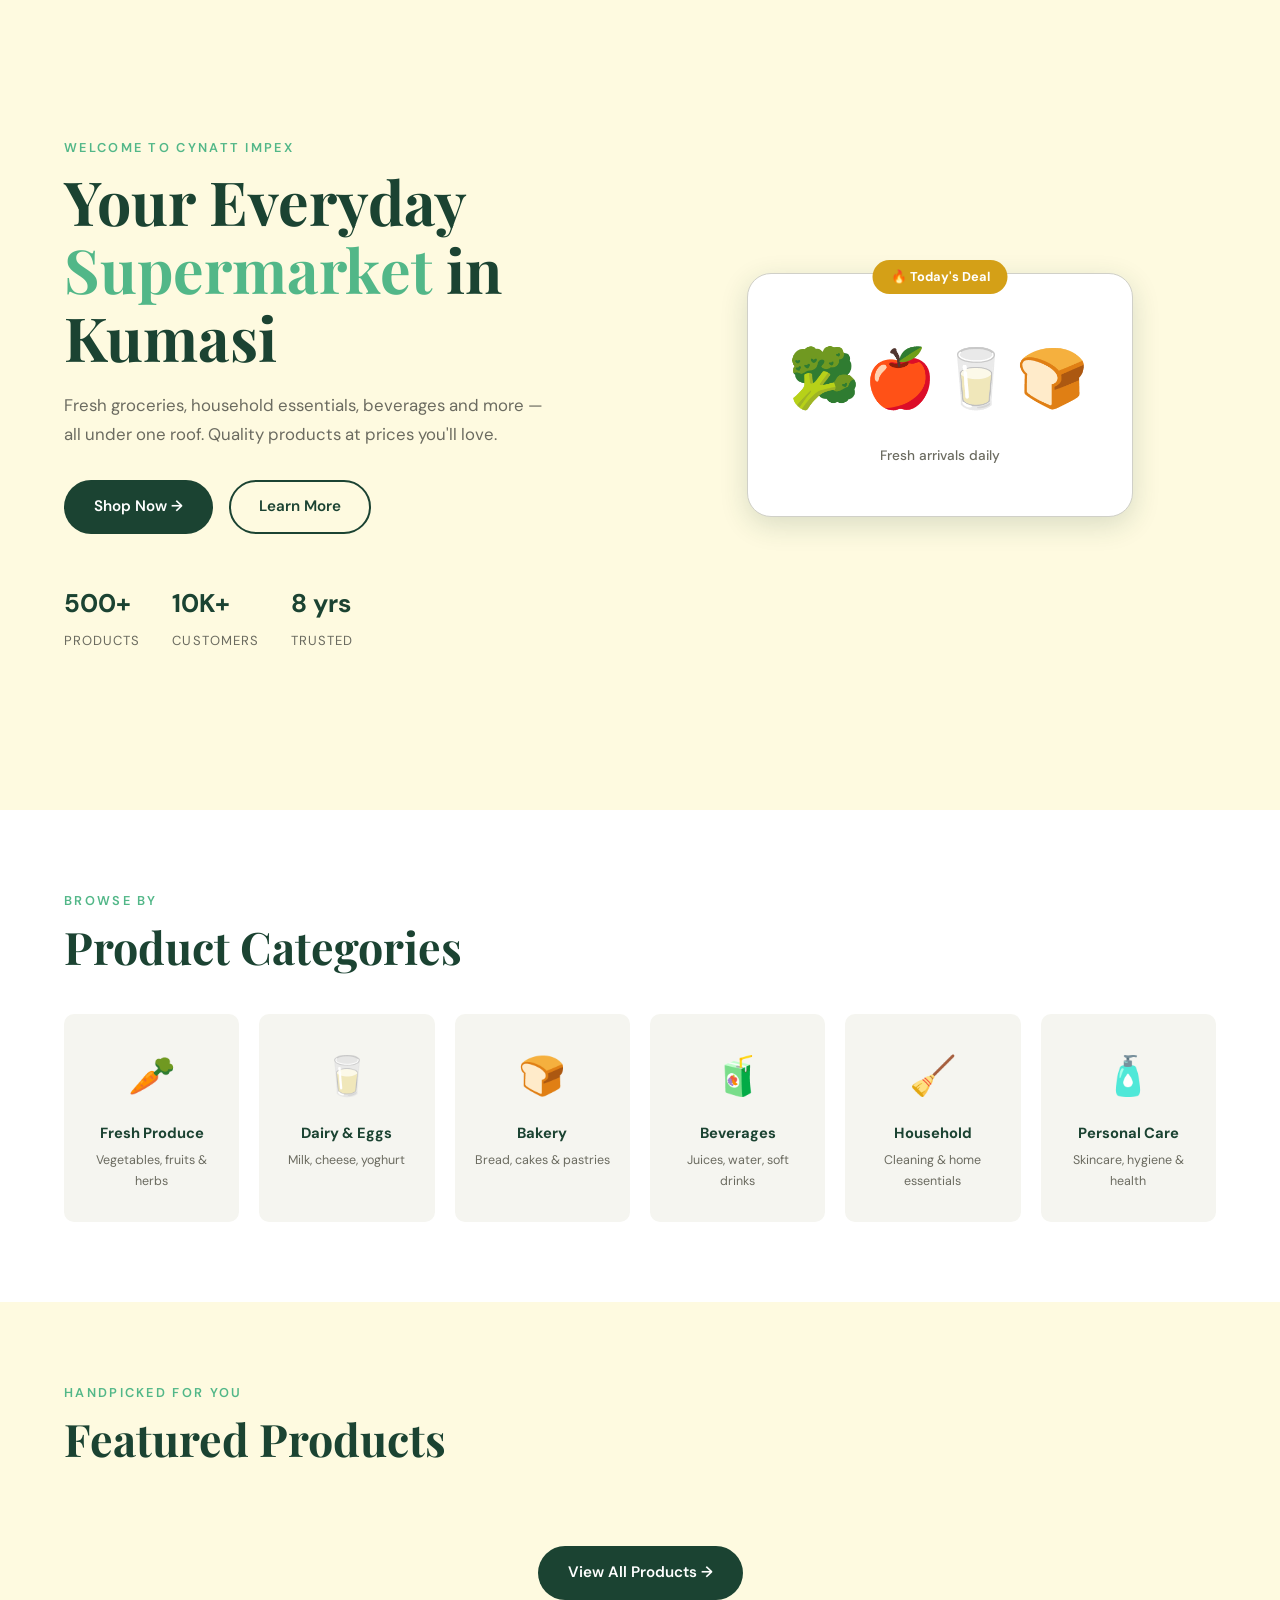
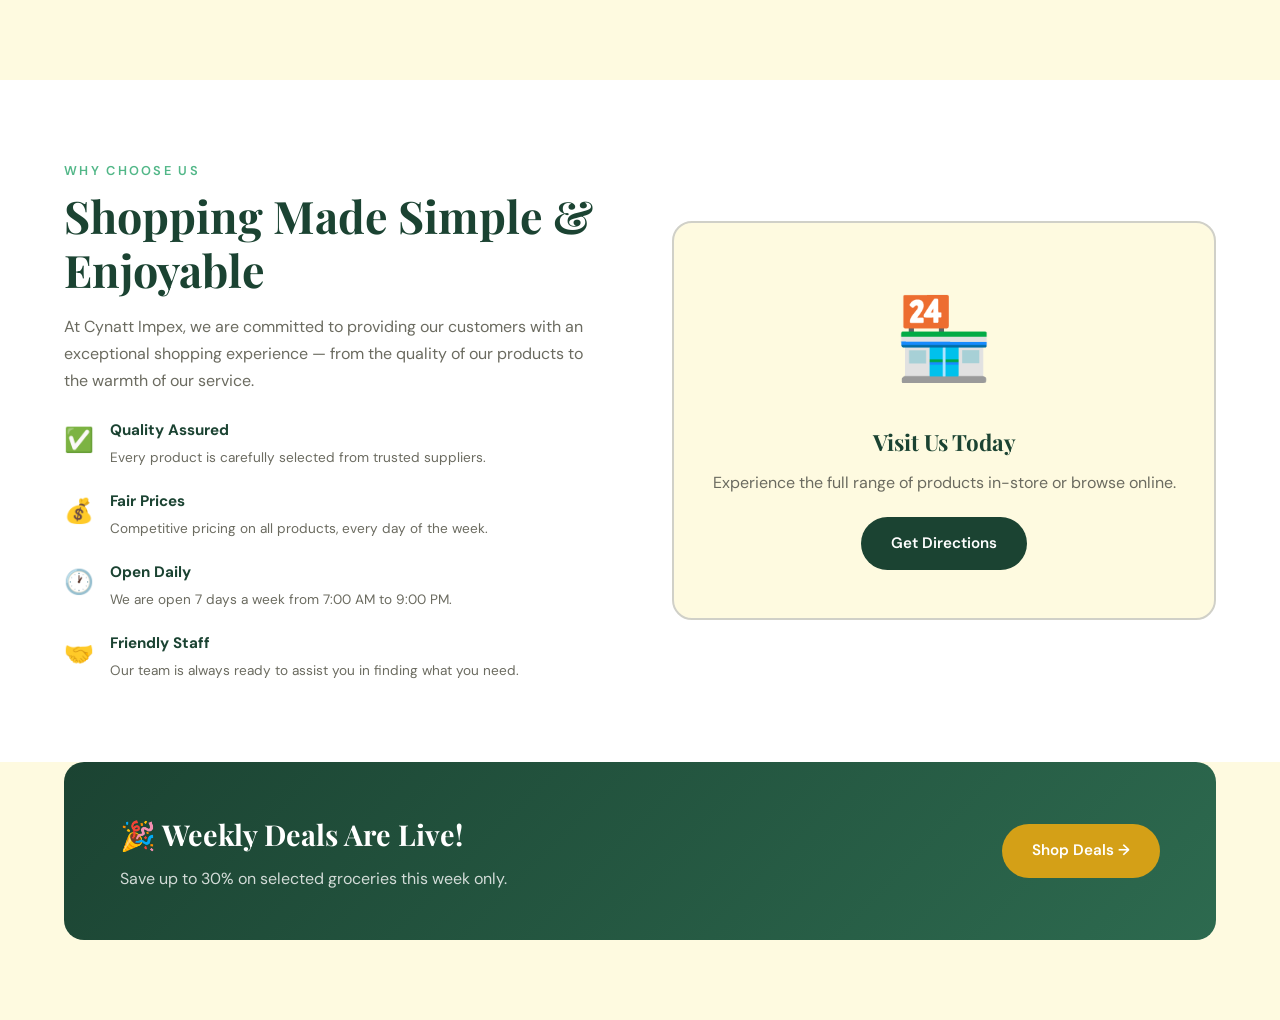
==== index.html @ f6df4a0f "Rename index (1).html to index.html" ====
<!DOCTYPE html>
<html lang="en">
<head>
  <meta charset="UTF-8"/>
  <meta name="viewport" content="width=device-width, initial-scale=1.0"/>
  <title>Cynatt Impex Supermarket — Home</title>
      <link rel="stylesheet" href="style.css"/>
</head>
<body>

<!-- HERO -->
<section class="hero">
  <div class="hero-content">
    <p class="section-label">Welcome to Cynatt Impex</p>
    <h1>Your Everyday <span class="hero-accent">Supermarket</span> in Kumasi</h1>
    <p class="hero-sub">Fresh groceries, household essentials, beverages and more — all under one roof. Quality products at prices you'll love.</p>
    <div class="hero-btns">
      <a href="products.html" class="btn btn-primary">Shop Now &rarr;</a>
      <a href="about.html" class="btn btn-outline">Learn More</a>
    </div>
    <div class="hero-stats">
      <div class="stat"><strong>500+</strong><span>Products</span></div>
      <div class="stat"><strong>10K+</strong><span>Customers</span></div>
      <div class="stat"><strong>8 yrs</strong><span>Trusted</span></div>
    </div>
  </div>
  <div class="hero-visual">
    <div class="hero-card">
      <div class="product-badge">🔥 Today's Deal</div>
      <div class="hero-emoji">🥦🍎🥛🍞</div>
      <p class="hero-card-label">Fresh arrivals daily</p>
    </div>
  </div>
</section>

<!-- CATEGORIES -->
<section class="categories">
  <div class="container">
    <p class="section-label">Browse by</p>
    <h2 class="section-title">Product Categories</h2>
    <div class="cat-grid">
      <a href="products.html?cat=produce" class="cat-card">
        <div class="cat-icon">🥕</div>
        <h3>Fresh Produce</h3>
        <p>Vegetables, fruits & herbs</p>
      </a>
      <a href="products.html?cat=dairy" class="cat-card">
        <div class="cat-icon">🥛</div>
        <h3>Dairy & Eggs</h3>
        <p>Milk, cheese, yoghurt</p>
      </a>
      <a href="products.html?cat=bakery" class="cat-card">
        <div class="cat-icon">🍞</div>
        <h3>Bakery</h3>
        <p>Bread, cakes & pastries</p>
      </a>
      <a href="products.html?cat=beverages" class="cat-card">
        <div class="cat-icon">🧃</div>
        <h3>Beverages</h3>
        <p>Juices, water, soft drinks</p>
      </a>
      <a href="products.html?cat=household" class="cat-card">
        <div class="cat-icon">🧹</div>
        <h3>Household</h3>
        <p>Cleaning & home essentials</p>
      </a>
      <a href="products.html?cat=personal" class="cat-card">
        <div class="cat-icon">🧴</div>
        <h3>Personal Care</h3>
        <p>Skincare, hygiene & health</p>
      </a>
    </div>
  </div>
</section>

<!-- FEATURED PRODUCTS -->
<section class="featured">
  <div class="container">
    <p class="section-label">Handpicked for you</p>
    <h2 class="section-title">Featured Products</h2>
    <div class="prod-grid" id="featured-products"></div>
    <div style="text-align:center;margin-top:40px;">
      <a href="products.html" class="btn btn-primary">View All Products &rarr;</a>
    </div>
  </div>
</section>

<!-- WHY US -->
<section class="why-us">
  <div class="container">
    <div class="why-grid">
      <div class="why-text">
        <p class="section-label">Why choose us</p>
        <h2 class="section-title">Shopping Made Simple &amp; Enjoyable</h2>
        <p style="margin:16px 0;color:var(--gray-600);">At Cynatt Impex, we are committed to providing our customers with an exceptional shopping experience — from the quality of our products to the warmth of our service.</p>
        <div class="why-list">
          <div class="why-item"><span>✅</span><div><strong>Quality Assured</strong><p>Every product is carefully selected from trusted suppliers.</p></div></div>
          <div class="why-item"><span>💰</span><div><strong>Fair Prices</strong><p>Competitive pricing on all products, every day of the week.</p></div></div>
          <div class="why-item"><span>🕐</span><div><strong>Open Daily</strong><p>We are open 7 days a week from 7:00 AM to 9:00 PM.</p></div></div>
          <div class="why-item"><span>🤝</span><div><strong>Friendly Staff</strong><p>Our team is always ready to assist you in finding what you need.</p></div></div>
        </div>
      </div>
      <div class="why-visual">
        <div class="store-card">
          <div style="font-size:5rem;margin-bottom:16px;">🏪</div>
          <h3 style="font-family:'Playfair Display',serif;font-size:1.4rem;color:var(--green-dark);">Visit Us Today</h3>
          <p style="color:var(--gray-600);margin:8px 0 20px;">Experience the full range of products in-store or browse online.</p>
          <a href="contact.html" class="btn btn-primary">Get Directions</a>
        </div>
      </div>
    </div>
  </div>
</section>

<!-- PROMO BANNER -->
<section class="promo-banner">
  <div class="container">
    <div class="promo-inner">
      <div>
        <h2>🎉 Weekly Deals Are Live!</h2>
        <p>Save up to 30% on selected groceries this week only.</p>
      </div>
      <a href="products.html" class="btn btn-gold">Shop Deals &rarr;</a>
    </div>
  </div>
</section>

  <script src="main.js"></script>
</body>
</html>
---- style.css ----
/* ============================================================
   CYNATT IMPEX SUPERMARKET — Main Stylesheet
   ICT233 Web Technologies and Design, 2025/2026
============================================================ */

/* ===== CYNATT IMPEX — GLOBAL STYLES ===== */
@import url('https://fonts.googleapis.com/css2?family=Playfair+Display:wght@600;700&family=DM+Sans:wght@300;400;500;600&display=swap');

:root {
  --green-dark:   #1B4332;
  --green-mid:    #2D6A4F;
  --green-light:  #52B788;
  --gold:         #D4A017;
  --gold-light:   #F0C040;
  --cream:        #FEFAE0;
  --white:        #FFFFFF;
  --gray-100:     #F5F5F0;
  --gray-300:     #D0D0C8;
  --gray-600:     #6B6B60;
  --gray-900:     #1A1A14;
  --shadow-sm:    0 2px 8px rgba(27,67,50,.10);
  --shadow-md:    0 8px 28px rgba(27,67,50,.16);
  --radius:       10px;
  --transition:   .25s ease;
}

*, *::before, *::after { box-sizing: border-box; margin: 0; padding: 0; }

html { scroll-behavior: smooth; }

body {
  font-family: 'DM Sans', sans-serif;
  background: var(--cream);
  color: var(--gray-900);
  line-height: 1.7;
}

a { text-decoration: none; color: inherit; }
img { max-width: 100%; display: block; }

/* ===== UTILITY ===== */
.container { max-width: 1200px; margin: 0 auto; padding: 0 24px; }
.section-label {
  font-size: .8rem; font-weight: 600; letter-spacing: .18em;
  text-transform: uppercase; color: var(--green-light); margin-bottom: 8px;
}
.section-title {
  font-family: 'Playfair Display', serif;
  font-size: clamp(1.8rem, 4vw, 2.8rem);
  color: var(--green-dark); line-height: 1.2;
}
.btn {
  display: inline-flex; align-items: center; gap: 8px;
  padding: 12px 28px; border-radius: 50px; font-weight: 600;
  font-size: .95rem; cursor: pointer; transition: var(--transition);
  border: 2px solid transparent;
}
.btn-primary {
  background: var(--green-dark); color: var(--white);
}
.btn-primary:hover { background: var(--green-mid); transform: translateY(-2px); box-shadow: var(--shadow-md); }
.btn-outline {
  background: transparent; color: var(--green-dark);
  border-color: var(--green-dark);
}
.btn-outline:hover { background: var(--green-dark); color: var(--white); }
.btn-gold { background: var(--gold); color: var(--white); }
.btn-gold:hover { background: var(--gold-light); color: var(--gray-900); transform: translateY(-2px); }

/* ===== NAVBAR ===== */
nav {
  position: sticky; top: 0; z-index: 1000;
  background: var(--white);
  box-shadow: 0 2px 16px rgba(27,67,50,.10);
}
.nav-inner {
  display: flex; align-items: center; justify-content: space-between;
  padding: 16px 24px; max-width: 1200px; margin: 0 auto;
}
.nav-logo {
  display: flex; align-items: center; gap: 12px;
}
.nav-logo .logo-icon {
  width: 44px; height: 44px; background: var(--green-dark);
  border-radius: 10px; display: flex; align-items: center; justify-content: center;
  font-size: 1.4rem;
}
.nav-logo .logo-text strong {
  display: block; font-family: 'Playfair Display', serif;
  font-size: 1.1rem; color: var(--green-dark); line-height: 1.1;
}
.nav-logo .logo-text span {
  font-size: .7rem; text-transform: uppercase; letter-spacing: .12em;
  color: var(--gray-600); font-weight: 500;
}
.nav-links {
  display: flex; align-items: center; gap: 4px; list-style: none;
}
.nav-links a {
  padding: 8px 14px; border-radius: 8px; font-size: .92rem; font-weight: 500;
  color: var(--gray-600); transition: var(--transition);
}
.nav-links a:hover, .nav-links a.active {
  color: var(--green-dark); background: var(--gray-100);
}
.nav-actions { display: flex; align-items: center; gap: 12px; }
.cart-btn {
  position: relative; background: var(--green-dark); color: var(--white);
  border: none; border-radius: 8px; padding: 10px 16px;
  cursor: pointer; font-size: 1.1rem; transition: var(--transition);
}
.cart-btn:hover { background: var(--green-mid); }
.cart-count {
  position: absolute; top: -6px; right: -6px;
  background: var(--gold); color: var(--white);
  font-size: .65rem; font-weight: 700; border-radius: 50%;
  width: 18px; height: 18px; display: flex; align-items: center; justify-content: center;
}
.hamburger {
  display: none; background: none; border: none; cursor: pointer;
  flex-direction: column; gap: 5px; padding: 4px;
}
.hamburger span {
  display: block; width: 24px; height: 2px;
  background: var(--green-dark); border-radius: 2px; transition: var(--transition);
}

/* ===== FOOTER ===== */
footer {
  background: var(--green-dark); color: rgba(255,255,255,.85);
  padding: 64px 0 0;
}
.footer-grid {
  display: grid; grid-template-columns: 2fr 1fr 1fr 1fr;
  gap: 40px; padding-bottom: 48px;
}
.footer-brand p { font-size: .9rem; line-height: 1.8; margin-top: 12px; max-width: 300px; }
.footer-col h4 {
  font-family: 'Playfair Display', serif; font-size: 1rem;
  color: var(--white); margin-bottom: 16px;
}
.footer-col ul { list-style: none; }
.footer-col ul li { margin-bottom: 10px; }
.footer-col ul li a { font-size: .88rem; opacity: .8; transition: var(--transition); }
.footer-col ul li a:hover { opacity: 1; color: var(--gold-light); }
.footer-bottom {
  border-top: 1px solid rgba(255,255,255,.12);
  padding: 20px 0; text-align: center; font-size: .82rem; opacity: .6;
}

/* ===== TOAST ===== */
#toast {
  position: fixed; bottom: 28px; right: 28px; z-index: 9999;
  background: var(--green-dark); color: var(--white);
  padding: 14px 24px; border-radius: 10px;
  box-shadow: var(--shadow-md); font-size: .9rem; font-weight: 500;
  transform: translateY(80px); opacity: 0; transition: .35s ease;
  pointer-events: none;
}
#toast.show { transform: translateY(0); opacity: 1; }

/* ===== RESPONSIVE ===== */
@media (max-width: 900px) {
  .footer-grid { grid-template-columns: 1fr 1fr; }
}
@media (max-width: 680px) {
  .nav-links, .nav-actions .btn { display: none; }
  .hamburger { display: flex; }
  .mobile-menu {
    display: none; flex-direction: column; gap: 4px;
    background: var(--white); padding: 16px 24px; box-shadow: var(--shadow-md);
  }
  .mobile-menu.open { display: flex; }
  .mobile-menu a {
    padding: 10px 12px; border-radius: 8px; font-weight: 500;
    color: var(--gray-900); transition: var(--transition);
  }
  .mobile-menu a:hover { background: var(--gray-100); }
  .footer-grid { grid-template-columns: 1fr; }
}


/* ── HOME PAGE ──────────────────────────────── */
/* ===== HOME PAGE ===== */

/* HERO */
.hero {
  display: grid; grid-template-columns: 1fr 1fr;
  align-items: center; gap: 48px;
  padding: 80px 24px 100px;
  max-width: 1200px; margin: 0 auto;
  min-height: 90vh;
}
.hero h1 {
  font-family: 'Playfair Display', serif;
  font-size: clamp(2.4rem, 5vw, 3.8rem);
  color: var(--green-dark); line-height: 1.12; margin: 8px 0 20px;
}
.hero-accent { color: var(--green-light); }
.hero-sub { font-size: 1.05rem; color: var(--gray-600); max-width: 480px; margin-bottom: 32px; }
.hero-btns { display: flex; gap: 16px; flex-wrap: wrap; margin-bottom: 48px; }
.hero-stats { display: flex; gap: 32px; }
.stat strong { display: block; font-size: 1.6rem; font-weight: 700; color: var(--green-dark); }
.stat span { font-size: .82rem; color: var(--gray-600); text-transform: uppercase; letter-spacing: .08em; }

.hero-visual { display: flex; justify-content: center; align-items: center; }
.hero-card {
  background: var(--white); border-radius: 24px;
  padding: 48px 40px; text-align: center;
  box-shadow: var(--shadow-md);
  border: 1px solid var(--gray-300);
  position: relative;
  animation: float 4s ease-in-out infinite;
}
@keyframes float { 0%,100%{transform:translateY(0)} 50%{transform:translateY(-14px)} }
.product-badge {
  position: absolute; top: -14px; left: 50%; transform: translateX(-50%);
  background: var(--gold); color: var(--white);
  padding: 6px 18px; border-radius: 20px; font-size: .8rem; font-weight: 700;
  white-space: nowrap;
}
.hero-emoji { font-size: 3.6rem; letter-spacing: 4px; margin: 8px 0 16px; }
.hero-card-label { font-size: .85rem; color: var(--gray-600); font-weight: 500; }

/* CATEGORIES */
.categories { padding: 80px 0; background: var(--white); }
.cat-grid {
  display: grid; grid-template-columns: repeat(6, 1fr);
  gap: 20px; margin-top: 40px;
}
.cat-card {
  background: var(--gray-100); border-radius: var(--radius);
  padding: 28px 16px; text-align: center;
  border: 2px solid transparent; transition: var(--transition);
  cursor: pointer;
}
.cat-card:hover {
  border-color: var(--green-light); background: var(--white);
  transform: translateY(-4px); box-shadow: var(--shadow-md);
}
.cat-icon { font-size: 2.4rem; margin-bottom: 12px; }
.cat-card h3 { font-size: .92rem; font-weight: 700; color: var(--green-dark); margin-bottom: 4px; }
.cat-card p { font-size: .78rem; color: var(--gray-600); }

/* FEATURED */
.featured { padding: 80px 0; }
.prod-grid {
  display: grid; grid-template-columns: repeat(4, 1fr);
  gap: 24px; margin-top: 40px;
}
.prod-card {
  background: var(--white); border-radius: var(--radius);
  padding: 24px; border: 1px solid var(--gray-300);
  transition: var(--transition); position: relative; overflow: hidden;
}
.prod-card:hover { box-shadow: var(--shadow-md); transform: translateY(-4px); }
.prod-emoji { font-size: 3rem; margin-bottom: 12px; }
.prod-tag {
  position: absolute; top: 14px; right: 14px;
  background: var(--gold); color: var(--white);
  font-size: .68rem; font-weight: 700; padding: 3px 10px;
  border-radius: 12px;
}
.prod-name { font-weight: 700; font-size: .95rem; color: var(--gray-900); margin-bottom: 4px; }
.prod-cat { font-size: .78rem; color: var(--gray-600); margin-bottom: 12px; }
.prod-footer { display: flex; align-items: center; justify-content: space-between; }
.prod-price { font-size: 1.15rem; font-weight: 700; color: var(--green-dark); }
.add-btn {
  background: var(--green-dark); color: var(--white);
  border: none; border-radius: 8px; padding: 8px 14px;
  cursor: pointer; font-size: .82rem; font-weight: 600;
  transition: var(--transition);
}
.add-btn:hover { background: var(--green-mid); transform: scale(1.05); }

/* WHY US */
.why-us { padding: 80px 0; background: var(--white); }
.why-grid { display: grid; grid-template-columns: 1fr 1fr; gap: 64px; align-items: center; }
.why-list { display: flex; flex-direction: column; gap: 20px; margin-top: 24px; }
.why-item { display: flex; gap: 16px; align-items: flex-start; }
.why-item > span { font-size: 1.5rem; flex-shrink: 0; margin-top: 2px; }
.why-item strong { font-size: .95rem; color: var(--green-dark); display: block; margin-bottom: 2px; }
.why-item p { font-size: .85rem; color: var(--gray-600); }
.store-card {
  background: var(--cream); border-radius: 20px;
  padding: 48px 36px; text-align: center;
  border: 2px solid var(--gray-300);
}

/* PROMO */
.promo-banner { padding: 0 0 80px; }
.promo-inner {
  background: linear-gradient(135deg, var(--green-dark) 0%, var(--green-mid) 100%);
  border-radius: 20px; padding: 48px 56px;
  display: flex; align-items: center; justify-content: space-between; gap: 32px;
  flex-wrap: wrap;
}
.promo-inner h2 { font-family: 'Playfair Display', serif; font-size: 1.8rem; color: var(--white); }
.promo-inner p { color: rgba(255,255,255,.8); margin-top: 6px; font-size: 1rem; }

/* RESPONSIVE */
@media (max-width: 1100px) {
  .cat-grid { grid-template-columns: repeat(3, 1fr); }
  .prod-grid { grid-template-columns: repeat(2, 1fr); }
}
@media (max-width: 860px) {
  .hero { grid-template-columns: 1fr; text-align: center; min-height: auto; padding-top: 60px; }
  .hero-sub, .hero-btns, .hero-stats { margin-left: auto; margin-right: auto; justify-content: center; }
  .hero-visual { display: none; }
  .why-grid { grid-template-columns: 1fr; }
}
@media (max-width: 560px) {
  .cat-grid { grid-template-columns: repeat(2, 1fr); }
  .prod-grid { grid-template-columns: 1fr; }
  .promo-inner { padding: 32px 24px; flex-direction: column; align-items: flex-start; }
}


/* ── PRODUCTS PAGE ──────────────────────────── */
/* products.css */
.page-banner {
  background: linear-gradient(135deg, var(--green-dark) 0%, var(--green-mid) 100%);
  padding: 64px 0 48px; color: var(--white);
}
.page-banner .section-label { color: var(--gold-light); }
.page-banner .section-title { color: var(--white); }
.page-banner p { color: rgba(255,255,255,.75); margin-top: 8px; }
.shop-section { padding: 48px 0 80px; }
.filter-bar {
  display: flex; align-items: center; gap: 16px;
  flex-wrap: wrap; margin-bottom: 32px;
  background: var(--white); border-radius: var(--radius);
  padding: 16px 20px; box-shadow: var(--shadow-sm);
}
.search-wrap { position: relative; flex: 1; min-width: 200px; }
.search-icon { position: absolute; left: 12px; top: 50%; transform: translateY(-50%); font-size: 1rem; }
#search-input {
  width: 100%; padding: 10px 12px 10px 36px;
  border: 1.5px solid var(--gray-300); border-radius: 8px;
  font-family: 'DM Sans', sans-serif; font-size: .9rem;
  outline: none; transition: var(--transition);
}
#search-input:focus { border-color: var(--green-light); }
.filter-cats { display: flex; gap: 8px; flex-wrap: wrap; }
.fcat {
  padding: 7px 16px; border-radius: 20px; border: 1.5px solid var(--gray-300);
  background: transparent; cursor: pointer; font-size: .82rem; font-weight: 500;
  transition: var(--transition); font-family: 'DM Sans', sans-serif;
}
.fcat:hover { border-color: var(--green-light); color: var(--green-dark); }
.fcat.active { background: var(--green-dark); color: var(--white); border-color: var(--green-dark); }
.sort-wrap { display: flex; align-items: center; gap: 8px; font-size: .88rem; }
#sort-sel {
  padding: 8px 12px; border: 1.5px solid var(--gray-300); border-radius: 8px;
  font-family: 'DM Sans', sans-serif; font-size: .88rem; outline: none;
}
.results-count { color: var(--gray-600); font-size: .88rem; margin-bottom: 20px; }
.products-grid {
  display: grid; grid-template-columns: repeat(4, 1fr); gap: 24px;
}
.no-results { grid-column: 1/-1; text-align: center; padding: 80px 0; color: var(--gray-600); font-size: 1.1rem; }
@media (max-width: 1100px) { .products-grid { grid-template-columns: repeat(3, 1fr); } }
@media (max-width: 760px) { .products-grid { grid-template-columns: repeat(2, 1fr); } }
@media (max-width: 480px) { .products-grid { grid-template-columns: 1fr; } }


/* ── ABOUT PAGE ─────────────────────────────── */
/* about.css */
.page-banner {
  background: linear-gradient(135deg, var(--green-dark) 0%, var(--green-mid) 100%);
  padding: 64px 0 48px; color: var(--white);
}
.page-banner .section-label { color: var(--gold-light); }
.page-banner .section-title { color: var(--white); }
.page-banner p { color: rgba(255,255,255,.75); margin-top: 8px; }

.mv-section { padding: 72px 0; background: var(--white); }
.mv-grid { display: grid; grid-template-columns: repeat(3,1fr); gap: 28px; }
.mv-card { border-radius: 16px; padding: 36px 28px; border: 2px solid var(--gray-300); }
.mv-mission { border-color: var(--green-light); background: #F0FAF4; }
.mv-vision  { border-color: var(--gold);        background: #FFFBF0; }
.mv-values  { border-color: var(--green-mid);   background: #F2F8F5; }
.mv-icon { font-size: 2.4rem; display: block; margin-bottom: 16px; }
.mv-card h3 { font-family: 'Playfair Display', serif; font-size: 1.3rem; color: var(--green-dark); margin-bottom: 10px; }
.mv-card p { color: var(--gray-600); font-size: .92rem; line-height: 1.75; }

.story-section { padding: 80px 0; }
.story-grid { display: grid; grid-template-columns: 1fr 1.4fr; gap: 64px; align-items: center; }
.story-img-card { background: var(--white); border-radius: 20px; padding: 48px 32px; text-align: center; box-shadow: var(--shadow-md); position: relative; }
.story-badge { background: var(--green-dark); color: var(--white); display: inline-block; padding: 6px 20px; border-radius: 20px; font-size: .82rem; font-weight: 700; margin: 12px 0; }
.story-text p { color: var(--gray-600); font-size: .96rem; line-height: 1.8; }

.milestones { padding: 80px 0; background: var(--white); }
.timeline { display: flex; flex-direction: column; gap: 0; max-width: 720px; margin: 0 auto; position: relative; }
.timeline::before { content:''; position:absolute; left:80px; top:0; bottom:0; width:2px; background:var(--gray-300); }
.tl-item { display: flex; align-items: flex-start; gap: 24px; padding-bottom: 40px; position: relative; }
.tl-year { width: 60px; font-weight: 700; font-size: .9rem; color: var(--green-dark); text-align: right; padding-top: 12px; flex-shrink: 0; }
.tl-dot { width: 16px; height: 16px; background: var(--green-light); border-radius: 50%; border: 3px solid var(--white); box-shadow: 0 0 0 2px var(--green-light); flex-shrink: 0; margin-top: 14px; position: relative; z-index: 1; }
.tl-card { background: var(--gray-100); border-radius: 12px; padding: 20px 24px; flex: 1; }
.tl-card h4 { font-weight: 700; color: var(--green-dark); margin-bottom: 6px; }
.tl-card p { font-size: .88rem; color: var(--gray-600); }

.team-section { padding: 72px 0 80px; }
.team-grid { display: grid; grid-template-columns: repeat(4,1fr); gap: 24px; }
.team-card { background: var(--white); border-radius: 16px; padding: 32px 20px; text-align: center; box-shadow: var(--shadow-sm); border: 1px solid var(--gray-300); transition: var(--transition); }
.team-card:hover { transform: translateY(-6px); box-shadow: var(--shadow-md); }
.team-avatar { font-size: 3.5rem; margin-bottom: 16px; }
.team-card h4 { font-weight: 700; font-size: .95rem; color: var(--green-dark); margin-bottom: 4px; }
.team-card p { font-size: .82rem; color: var(--gray-600); }

@media (max-width: 900px) {
  .mv-grid { grid-template-columns: 1fr; }
  .story-grid { grid-template-columns: 1fr; }
  .team-grid { grid-template-columns: repeat(2,1fr); }
}
@media (max-width: 520px) {
  .team-grid { grid-template-columns: 1fr 1fr; }
  .timeline::before { left: 64px; }
}


/* ── CONTACT PAGE ───────────────────────────── */
/* contact.css */
.page-banner {
  background: linear-gradient(135deg, var(--green-dark) 0%, var(--green-mid) 100%);
  padding: 64px 0 48px; color: var(--white);
}
.page-banner .section-label { color: var(--gold-light); }
.page-banner .section-title { color: var(--white); }
.page-banner p { color: rgba(255,255,255,.75); margin-top: 8px; }

.contact-section { padding: 72px 0; }
.contact-grid { display: grid; grid-template-columns: 1fr 1.2fr; gap: 64px; align-items: start; }

.info-items { display: flex; flex-direction: column; gap: 24px; }
.info-item { display: flex; gap: 16px; align-items: flex-start; }
.info-icon { font-size: 1.5rem; flex-shrink: 0; width: 44px; height: 44px; background: var(--gray-100); border-radius: 10px; display: flex; align-items: center; justify-content: center; }
.info-item strong { font-size: .9rem; color: var(--green-dark); display: block; margin-bottom: 4px; }
.info-item p { font-size: .87rem; color: var(--gray-600); line-height: 1.6; }

.contact-form-wrap { background: var(--white); border-radius: 20px; padding: 40px; box-shadow: var(--shadow-md); border: 1px solid var(--gray-300); }
.contact-form-wrap h3 { font-family: 'Playfair Display', serif; font-size: 1.5rem; color: var(--green-dark); margin-bottom: 24px; }
.form-row { display: grid; grid-template-columns: 1fr 1fr; gap: 16px; }
.form-group { display: flex; flex-direction: column; margin-bottom: 18px; }
.form-group label { font-size: .82rem; font-weight: 600; color: var(--gray-900); margin-bottom: 6px; }
.form-group input, .form-group select, .form-group textarea {
  padding: 11px 14px; border: 1.5px solid var(--gray-300); border-radius: 8px;
  font-family: 'DM Sans', sans-serif; font-size: .92rem;
  outline: none; transition: var(--transition); background: var(--gray-100);
}
.form-group input:focus, .form-group select:focus, .form-group textarea:focus { border-color: var(--green-light); background: var(--white); }
.form-group textarea { resize: vertical; min-height: 120px; }
.err { color: #C0392B; font-size: .78rem; margin-top: 4px; min-height: 18px; }
.form-success { display: flex; gap: 16px; align-items: flex-start; background: #F0FAF4; border: 2px solid var(--green-light); border-radius: 12px; padding: 24px; }
.form-success span { font-size: 2rem; flex-shrink: 0; }
.form-success strong { font-size: 1rem; color: var(--green-dark); display: block; margin-bottom: 4px; }
.form-success p { font-size: .88rem; color: var(--gray-600); }

.map-section { padding: 0 0 80px; }
.map-placeholder { background: var(--gray-100); border-radius: 20px; min-height: 320px; display: flex; align-items: center; justify-content: center; border: 2px solid var(--gray-300); }
.map-inner { text-align: center; padding: 48px 24px; }
.map-inner h3 { font-family: 'Playfair Display', serif; font-size: 1.4rem; color: var(--green-dark); margin: 12px 0 6px; }
.map-inner p { color: var(--gray-600); font-size: .9rem; }

@media (max-width: 860px) {
  .contact-grid { grid-template-columns: 1fr; }
  .form-row { grid-template-columns: 1fr; }
}


/* ── CART PAGE ──────────────────────────────── */
/* cart.css */
.page-banner {
  background: linear-gradient(135deg, var(--green-dark) 0%, var(--green-mid) 100%);
  padding: 64px 0 48px; color: var(--white);
}
.page-banner .section-label { color: var(--gold-light); }
.page-banner .section-title { color: var(--white); }
.page-banner p { color: rgba(255,255,255,.75); margin-top: 8px; }

.cart-section { padding: 56px 0 80px; }
.cart-layout { display: grid; grid-template-columns: 1fr 360px; gap: 40px; align-items: start; }
.cart-items { display: flex; flex-direction: column; gap: 0; }
.cart-item {
  display: flex; align-items: center; gap: 20px;
  background: var(--white); border-radius: 12px;
  padding: 20px 24px; margin-bottom: 12px;
  border: 1px solid var(--gray-300); transition: var(--transition);
}
.cart-item:hover { box-shadow: var(--shadow-sm); }
.ci-emoji { font-size: 2.4rem; flex-shrink: 0; width: 56px; text-align: center; }
.ci-info { flex: 1; }
.ci-info strong { display: block; font-size: .95rem; color: var(--gray-900); margin-bottom: 4px; }
.ci-info span { font-size: .82rem; color: var(--gray-600); }
.ci-qty { display: flex; align-items: center; gap: 10px; }
.ci-qty button {
  width: 32px; height: 32px; border: 1.5px solid var(--gray-300);
  background: var(--gray-100); border-radius: 8px; cursor: pointer;
  font-size: 1.1rem; font-weight: 700; transition: var(--transition);
  display: flex; align-items: center; justify-content: center;
}
.ci-qty button:hover { background: var(--green-dark); color: var(--white); border-color: var(--green-dark); }
.ci-qty span { font-weight: 700; font-size: .95rem; min-width: 24px; text-align: center; }
.ci-total { font-weight: 700; font-size: 1rem; color: var(--green-dark); min-width: 80px; text-align: right; }
.ci-remove {
  background: none; border: none; cursor: pointer; color: var(--gray-300);
  font-size: 1rem; transition: var(--transition); padding: 4px;
}
.ci-remove:hover { color: #C0392B; }

.order-summary {
  background: var(--white); border-radius: 16px; padding: 32px;
  border: 1px solid var(--gray-300); box-shadow: var(--shadow-sm);
  position: sticky; top: 90px;
}
.order-summary h3 { font-family: 'Playfair Display', serif; font-size: 1.3rem; color: var(--green-dark); margin-bottom: 24px; }
.summary-row { display: flex; justify-content: space-between; align-items: center; padding: 10px 0; border-bottom: 1px solid var(--gray-100); font-size: .9rem; color: var(--gray-600); }
.summary-total { border-bottom: none; border-top: 2px solid var(--gray-300); margin-top: 4px; padding-top: 14px; font-size: 1.1rem; font-weight: 700; color: var(--gray-900); }

.empty-cart {
  grid-column: 1 / -1; text-align: center;
  padding: 80px 24px; background: var(--white); border-radius: 20px;
  border: 2px dashed var(--gray-300);
}
.empty-cart span { font-size: 4rem; display: block; margin-bottom: 20px; }
.empty-cart h2 { font-family: 'Playfair Display', serif; font-size: 1.8rem; color: var(--green-dark); margin-bottom: 10px; }
.empty-cart p { color: var(--gray-600); margin-bottom: 28px; }

@media (max-width: 860px) {
  .cart-layout { grid-template-columns: 1fr; }
  .order-summary { position: static; }
}
@media (max-width: 520px) {
  .cart-item { flex-wrap: wrap; }
  .ci-total { min-width: auto; }
}


/* ── LOGIN PAGE ─────────────────────────────── */
/* login.css */
.auth-section {
  display: grid; grid-template-columns: 1fr 1fr;
  min-height: calc(100vh - 76px);
}

/* LEFT PANEL */
.auth-left {
  background: linear-gradient(160deg, var(--green-dark) 0%, var(--green-mid) 100%);
  padding: 64px 56px; display: flex; flex-direction: column; justify-content: center; gap: 40px;
}
.auth-brand { color: var(--white); }
.auth-brand h2 { font-family: 'Playfair Display', serif; font-size: 2.2rem; margin: 12px 0 16px; }
.auth-brand p { opacity: .8; font-size: .96rem; line-height: 1.8; max-width: 340px; }
.auth-perks { display: flex; flex-direction: column; gap: 16px; }
.perk { display: flex; gap: 14px; align-items: center; color: var(--white); }
.perk span { font-size: 1.3rem; flex-shrink: 0; }
.perk p { font-size: .9rem; opacity: .85; }

/* RIGHT PANEL */
.auth-right {
  background: var(--cream); padding: 64px 56px;
  display: flex; flex-direction: column; justify-content: center;
}
.auth-tabs { display: flex; gap: 0; margin-bottom: 36px; border-radius: 10px; overflow: hidden; border: 1.5px solid var(--gray-300); width: fit-content; }
.auth-tab {
  padding: 10px 32px; border: none; background: transparent; cursor: pointer;
  font-family: 'DM Sans', sans-serif; font-size: .92rem; font-weight: 600;
  color: var(--gray-600); transition: var(--transition);
}
.auth-tab.active { background: var(--green-dark); color: var(--white); }

.auth-form h3 { font-family: 'Playfair Display', serif; font-size: 1.8rem; color: var(--green-dark); margin-bottom: 6px; }
.auth-sub { color: var(--gray-600); font-size: .9rem; margin-bottom: 28px; }
.form-row { display: grid; grid-template-columns: 1fr 1fr; gap: 16px; }
.form-group { display: flex; flex-direction: column; margin-bottom: 16px; }
.form-group label { font-size: .82rem; font-weight: 600; color: var(--gray-900); margin-bottom: 6px; }
.form-group input, .form-group select {
  padding: 11px 14px; border: 1.5px solid var(--gray-300);
  border-radius: 8px; font-family: 'DM Sans', sans-serif; font-size: .92rem;
  outline: none; transition: var(--transition); background: var(--white);
}
.form-group input:focus { border-color: var(--green-light); }
.pw-wrap { position: relative; }
.pw-wrap input { width: 100%; padding-right: 44px; }
.pw-toggle {
  position: absolute; right: 12px; top: 50%; transform: translateY(-50%);
  background: none; border: none; cursor: pointer; font-size: 1rem;
}
.err { color: #C0392B; font-size: .75rem; margin-top: 4px; min-height: 16px; }
.pw-strength { font-size: .75rem; margin-top: 4px; font-weight: 600; }
.form-row-inline { display: flex; justify-content: space-between; align-items: center; margin-bottom: 8px; }
.check-label { display: flex; align-items: center; gap: 8px; font-size: .85rem; cursor: pointer; }
.check-label input[type="checkbox"] { width: 16px; height: 16px; accent-color: var(--green-dark); }
.forgot-link { font-size: .83rem; color: var(--green-mid); }
.forgot-link:hover { text-decoration: underline; }
.switch-hint { text-align: center; margin-top: 20px; font-size: .85rem; color: var(--gray-600); }
.link-btn { background: none; border: none; color: var(--green-mid); cursor: pointer; font-size: .85rem; font-family: 'DM Sans', sans-serif; font-weight: 600; }
.link-btn:hover { text-decoration: underline; }

.auth-success {
  display: flex; flex-direction: column; align-items: center; text-align: center;
  padding: 48px 24px; background: var(--white); border-radius: 20px;
  border: 2px solid var(--green-light); box-shadow: var(--shadow-md);
}
.auth-success span { font-size: 4rem; margin-bottom: 16px; }
.auth-success h3 { font-family: 'Playfair Display', serif; font-size: 1.8rem; color: var(--green-dark); margin-bottom: 8px; }
.auth-success p { color: var(--gray-600); font-size: .92rem; }

@media (max-width: 860px) {
  .auth-section { grid-template-columns: 1fr; }
  .auth-left { padding: 48px 28px; }
  .auth-right { padding: 48px 28px; }
}
@media (max-width: 480px) {
  .form-row { grid-template-columns: 1fr; }
}
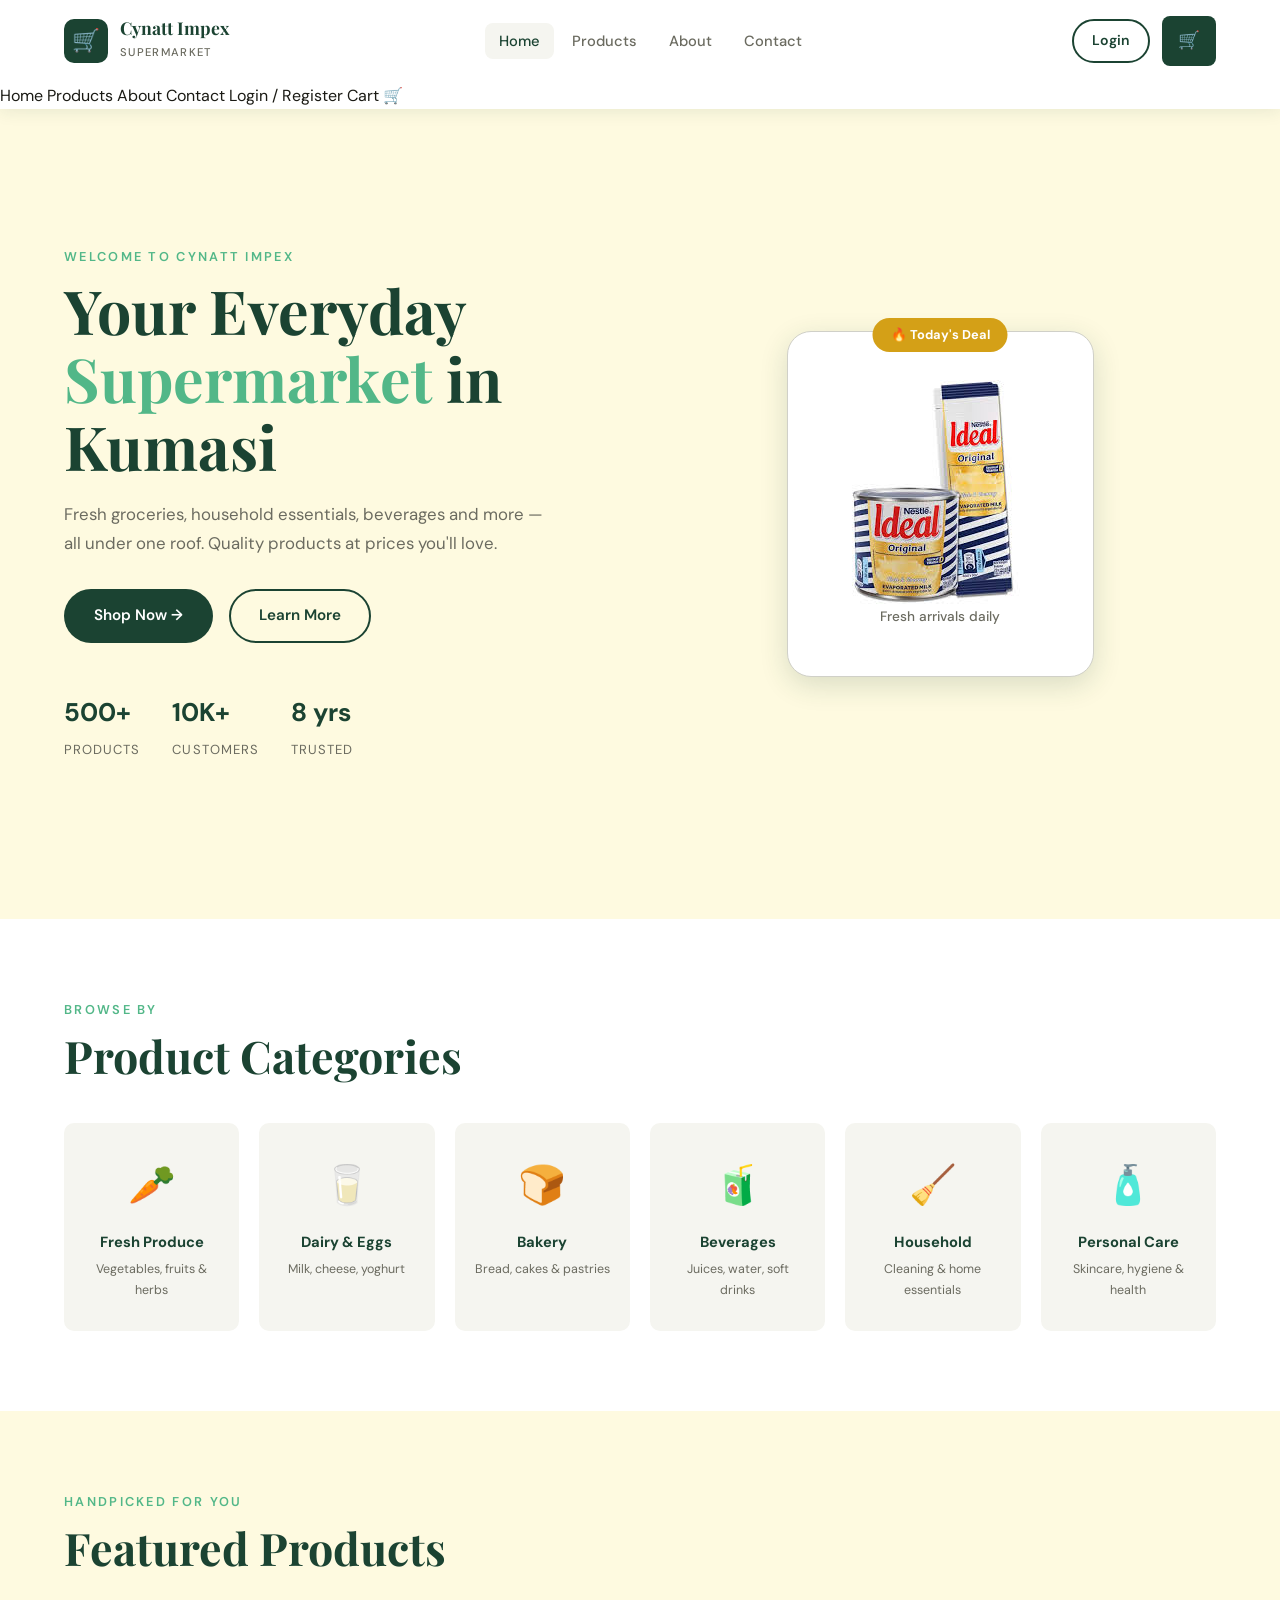
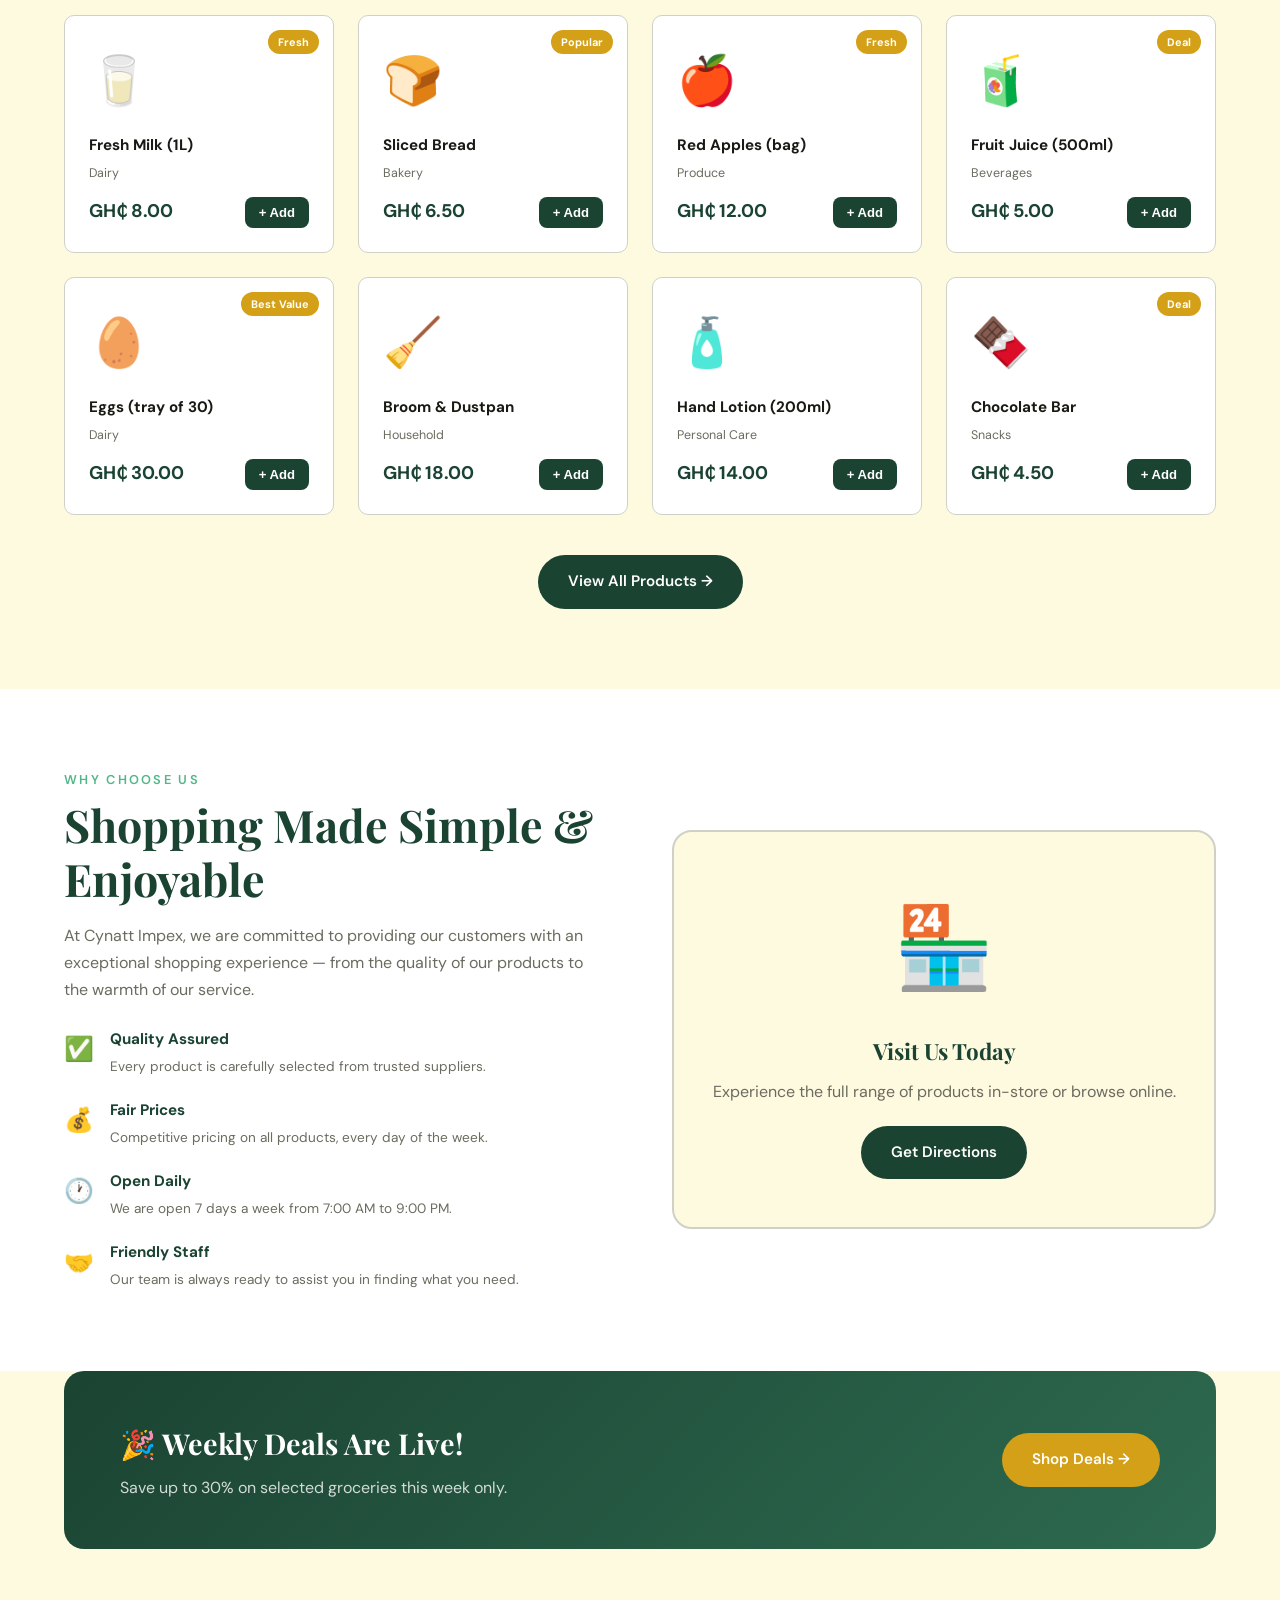
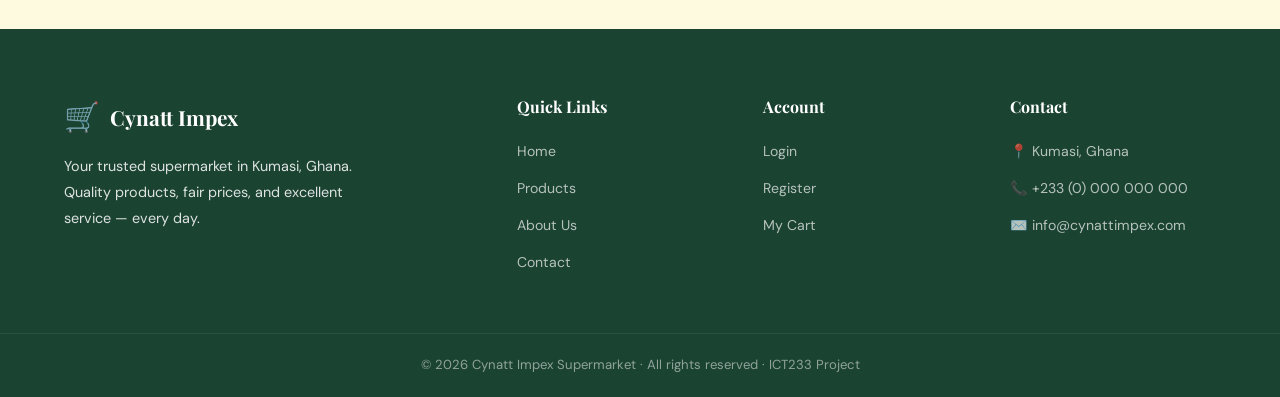
==== commit ce8ac6c3: "Update index.html" ====
--- a/index.html
+++ b/index.html
@@ -27,7 +27,7 @@
   <div class="hero-visual">
     <div class="hero-card">
       <div class="product-badge">🔥 Today's Deal</div>
-      <div class="hero-emoji">🥦🍎🥛🍞</div>
+     <img src="milk.jpg" alt="Fresh milk" class="hero-img">
       <p class="hero-card-label">Fresh arrivals daily</p>
     </div>
   </div>
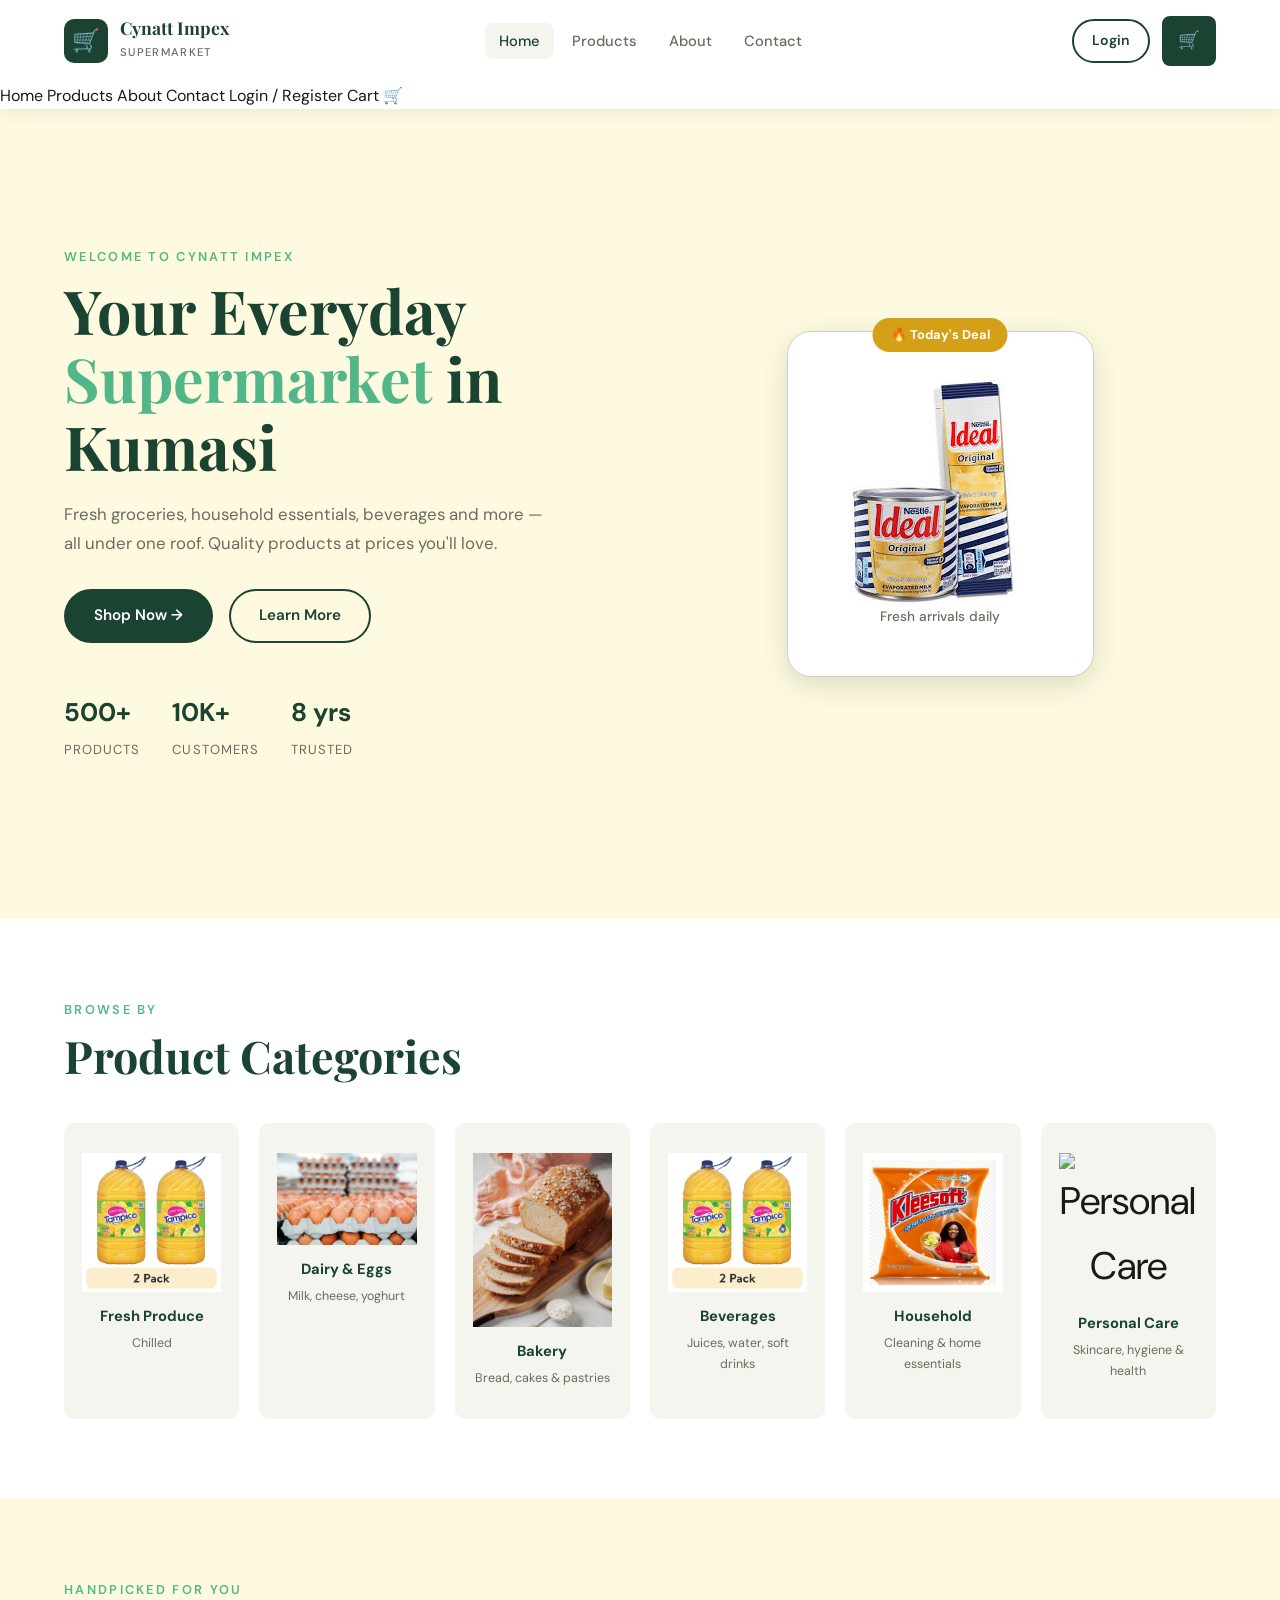
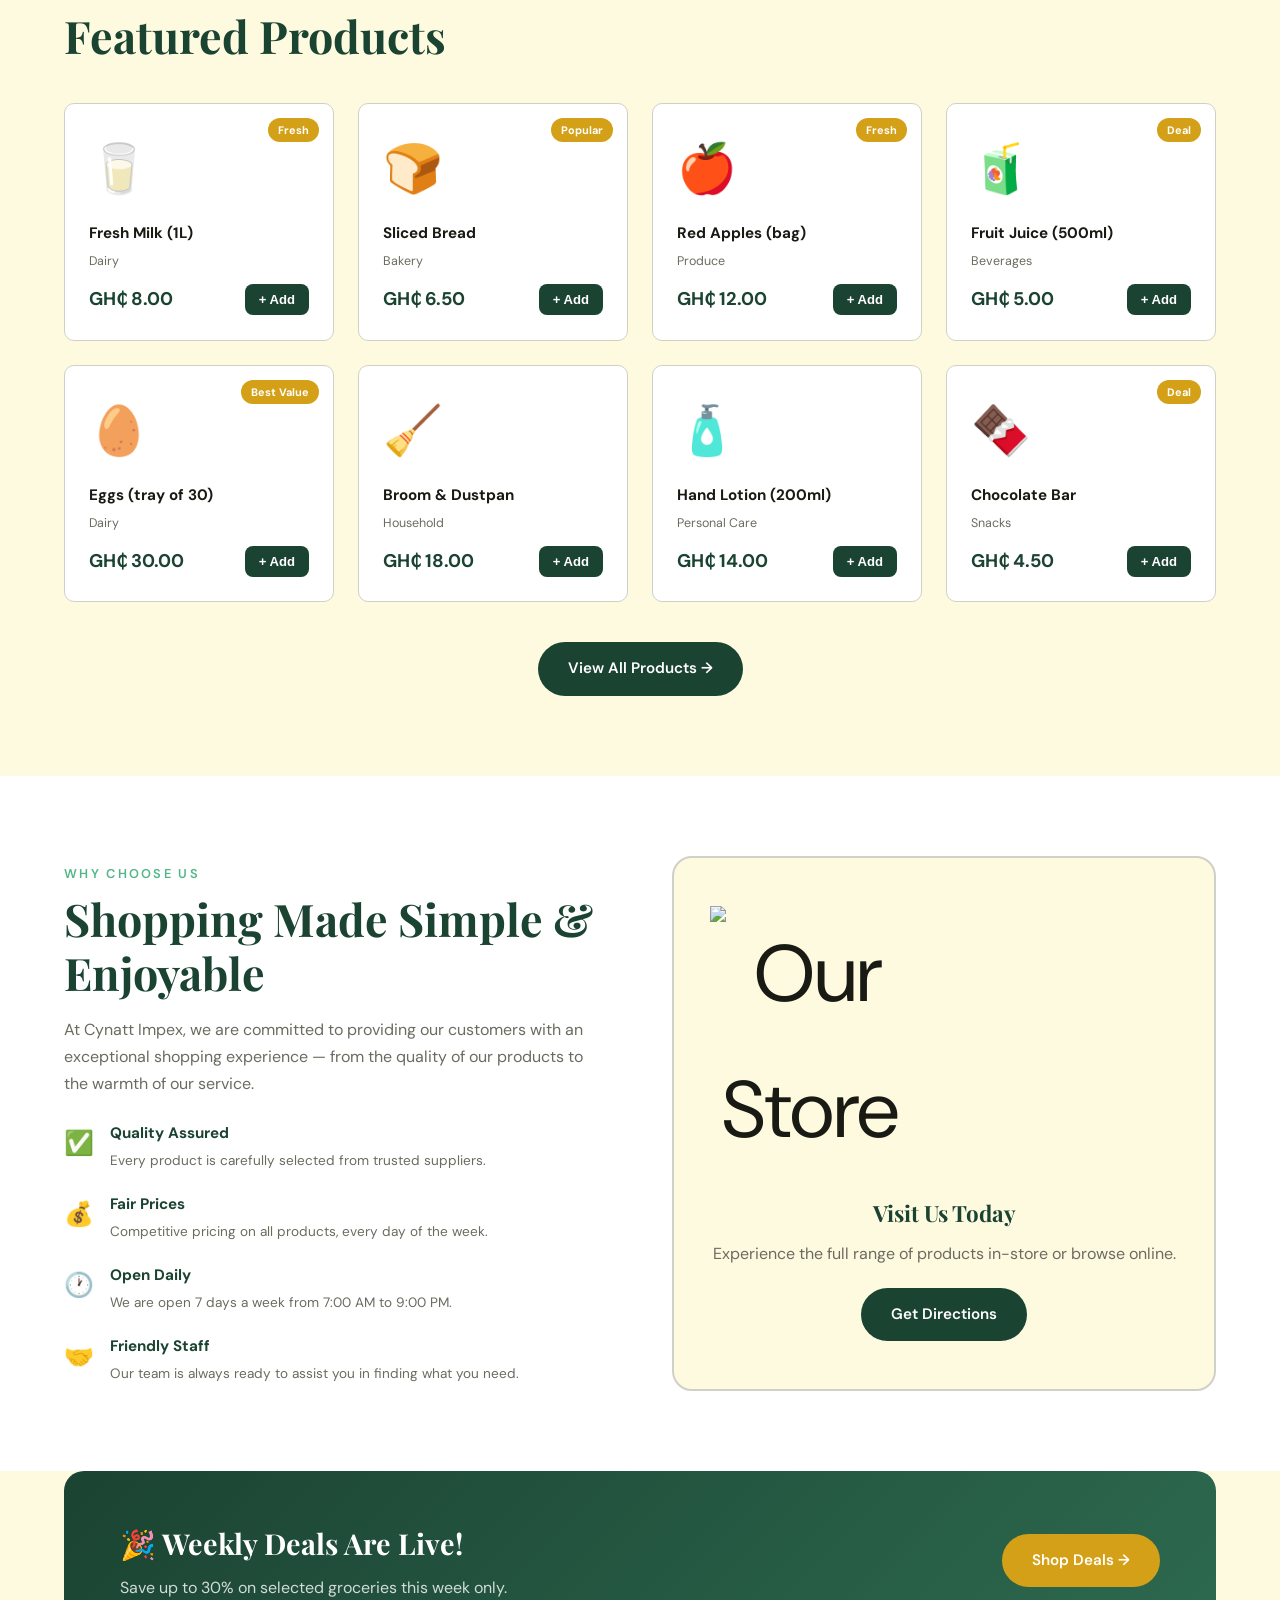
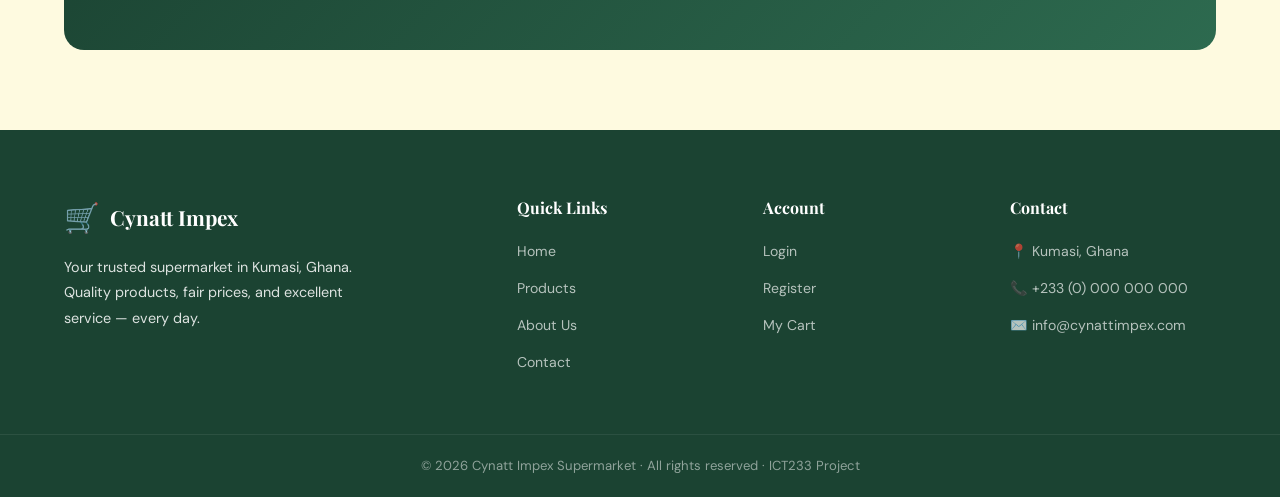
==== commit e3f851b9: "Update index.html" ====
--- a/index.html
+++ b/index.html
@@ -40,32 +40,44 @@
     <h2 class="section-title">Product Categories</h2>
     <div class="cat-grid">
       <a href="products.html?cat=produce" class="cat-card">
-        <div class="cat-icon">🥕</div>
+       <div class="cat-icon">
+  <img src="tampico.jpg" alt="Fresh Produce">
+</div>
         <h3>Fresh Produce</h3>
-        <p>Vegetables, fruits & herbs</p>
+        <p>Chilled</p>
       </a>
       <a href="products.html?cat=dairy" class="cat-card">
-        <div class="cat-icon">🥛</div>
+        <div class="cat-icon">
+          <img src="egg.jpg" alt="Fresh Produce">
+        </div>
         <h3>Dairy & Eggs</h3>
         <p>Milk, cheese, yoghurt</p>
       </a>
       <a href="products.html?cat=bakery" class="cat-card">
-        <div class="cat-icon">🍞</div>
+        <div class="cat-icon">
+          <img src="bread.jpg" alt="Bread">
+        </div>
         <h3>Bakery</h3>
         <p>Bread, cakes & pastries</p>
       </a>
       <a href="products.html?cat=beverages" class="cat-card">
-        <div class="cat-icon">🧃</div>
+        <div class="cat-icon">
+         <img src="tampico.jpg" alt="Beverages"> 
+        </div>
         <h3>Beverages</h3>
         <p>Juices, water, soft drinks</p>
       </a>
       <a href="products.html?cat=household" class="cat-card">
-        <div class="cat-icon">🧹</div>
+        <div class="cat-icon">
+          <img src="kleesoft.jpg" alt="Household Items">
+        </div>
         <h3>Household</h3>
         <p>Cleaning & home essentials</p>
       </a>
       <a href="products.html?cat=personal" class="cat-card">
-        <div class="cat-icon">🧴</div>
+        <div class="cat-icon">
+          <img src="lotion.jpg" alt="Personal Care">
+        </div>
         <h3>Personal Care</h3>
         <p>Skincare, hygiene & health</p>
       </a>
@@ -102,7 +114,9 @@
       </div>
       <div class="why-visual">
         <div class="store-card">
-          <div style="font-size:5rem;margin-bottom:16px;">🏪</div>
+          <div style="font-size:5rem;margin-bottom:16px;">
+            <img src="at_cynaf.jpg" alt="Our Store" style="width:100%;max-width:200px;margin-bottom:16px;">
+          </div>
           <h3 style="font-family:'Playfair Display',serif;font-size:1.4rem;color:var(--green-dark);">Visit Us Today</h3>
           <p style="color:var(--gray-600);margin:8px 0 20px;">Experience the full range of products in-store or browse online.</p>
           <a href="contact.html" class="btn btn-primary">Get Directions</a>
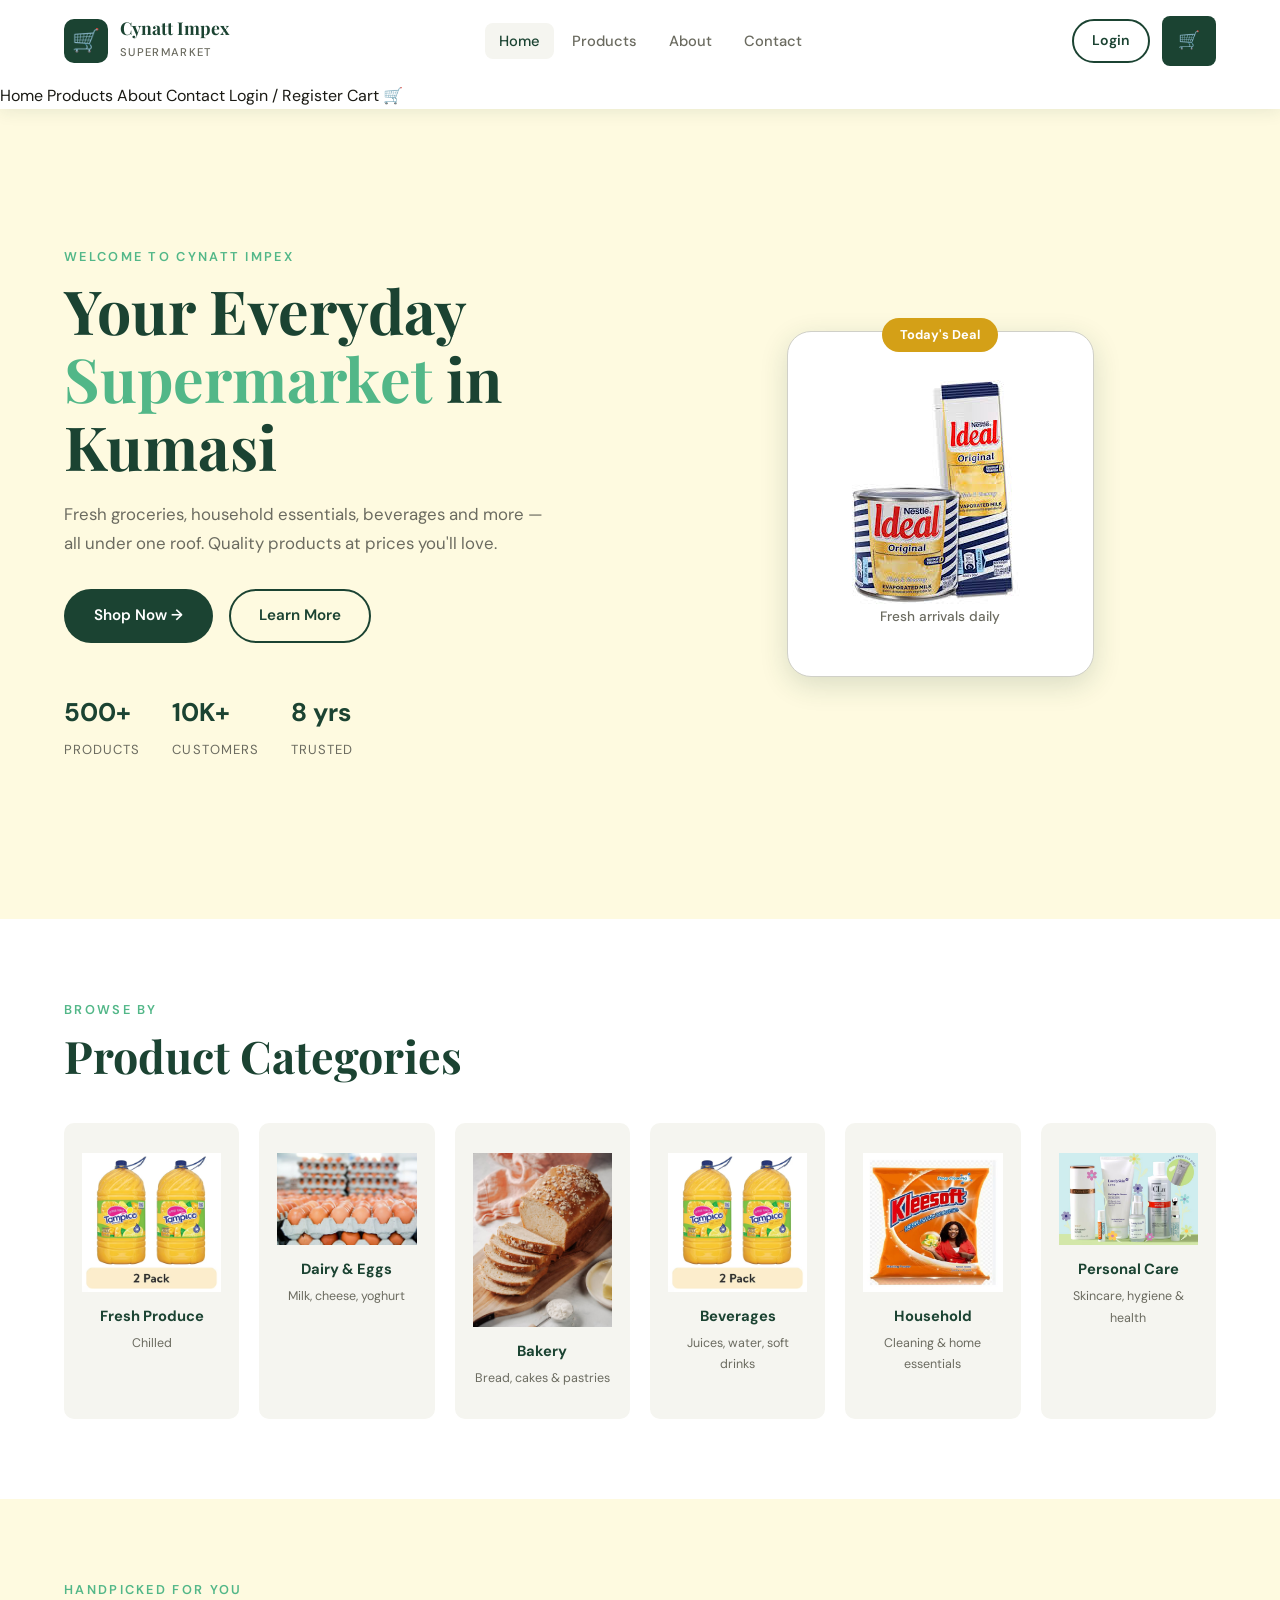
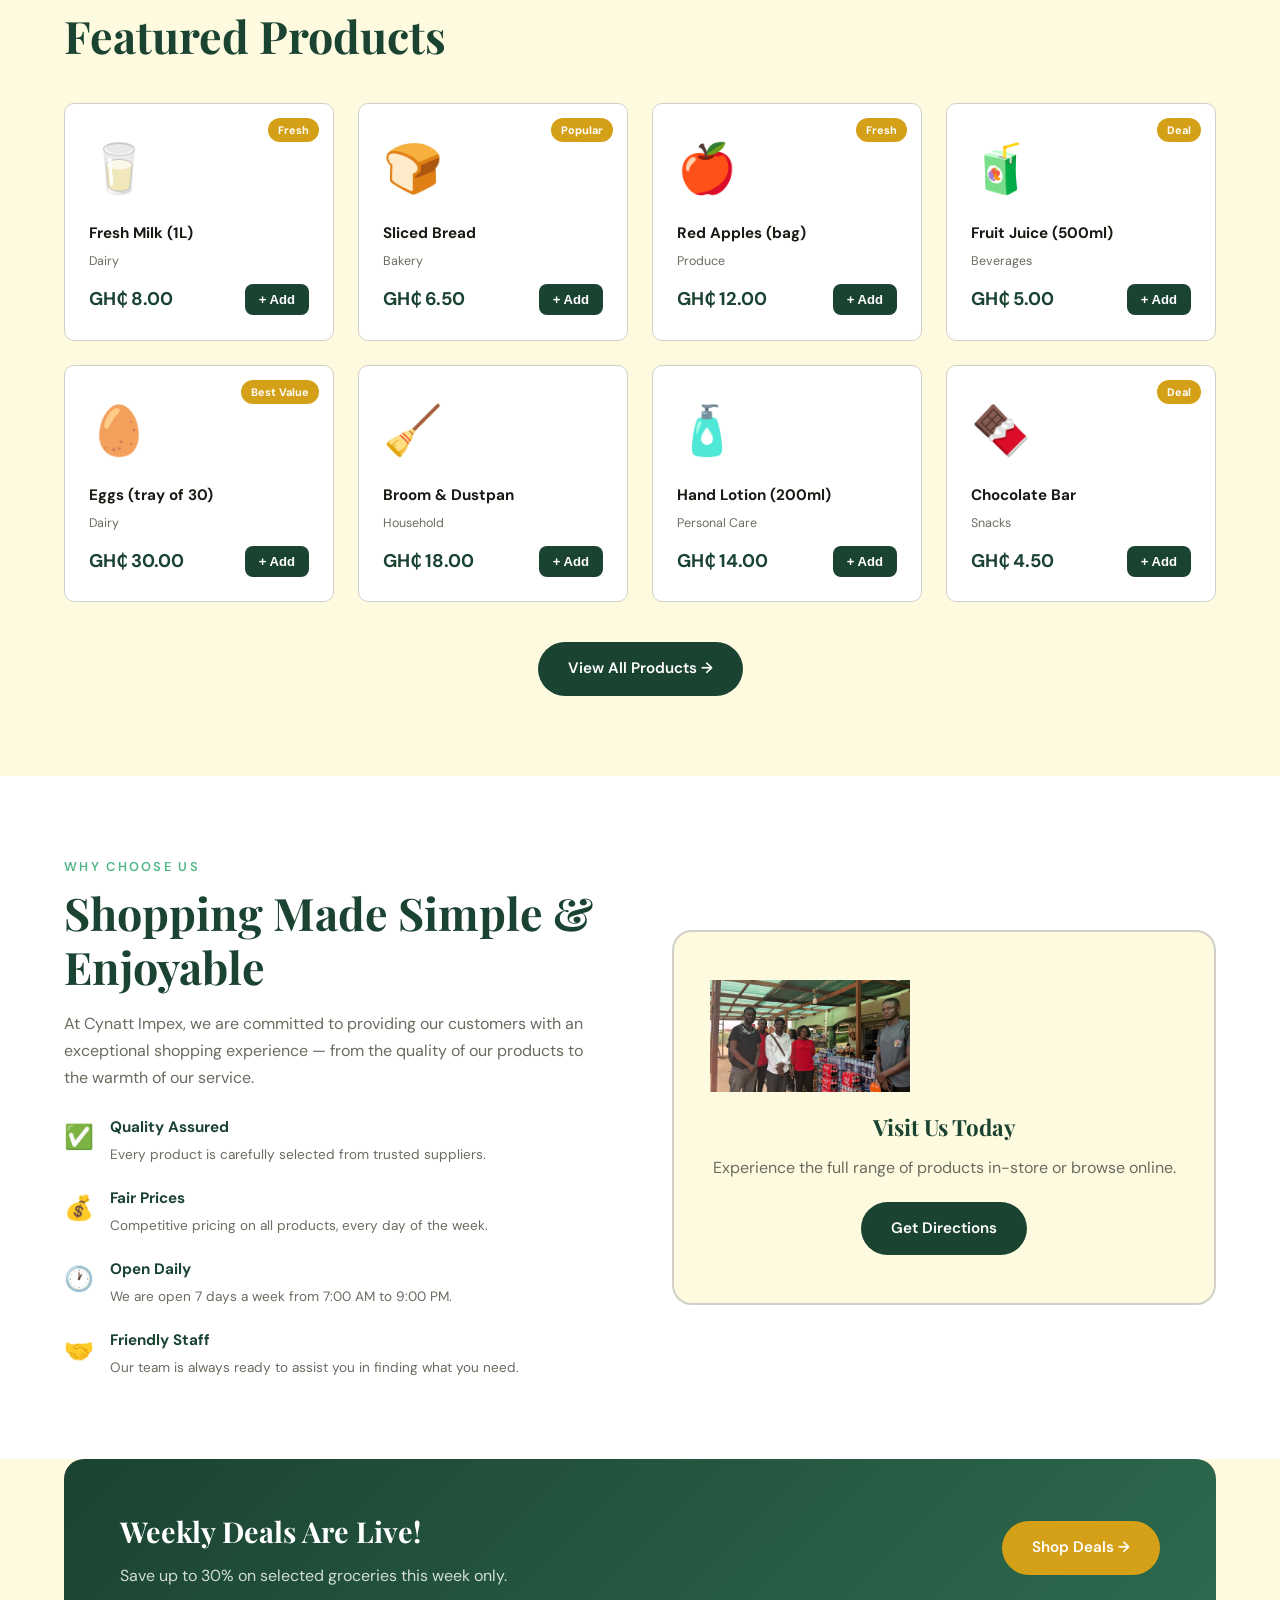
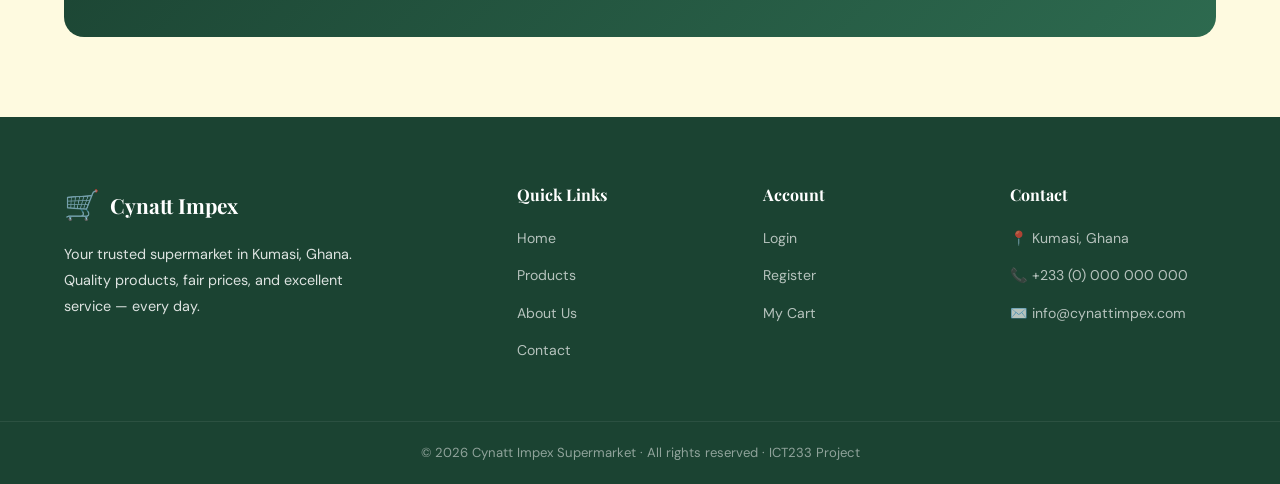
==== commit dc04900f: "Update index.html" ====
--- a/index.html
+++ b/index.html
@@ -26,7 +26,7 @@
   </div>
   <div class="hero-visual">
     <div class="hero-card">
-      <div class="product-badge">🔥 Today's Deal</div>
+      <div class="product-badge"> Today's Deal</div>
      <img src="milk.jpg" alt="Fresh milk" class="hero-img">
       <p class="hero-card-label">Fresh arrivals daily</p>
     </div>
@@ -131,7 +131,7 @@
   <div class="container">
     <div class="promo-inner">
       <div>
-        <h2>🎉 Weekly Deals Are Live!</h2>
+        <h2> Weekly Deals Are Live!</h2>
         <p>Save up to 30% on selected groceries this week only.</p>
       </div>
       <a href="products.html" class="btn btn-gold">Shop Deals &rarr;</a>
